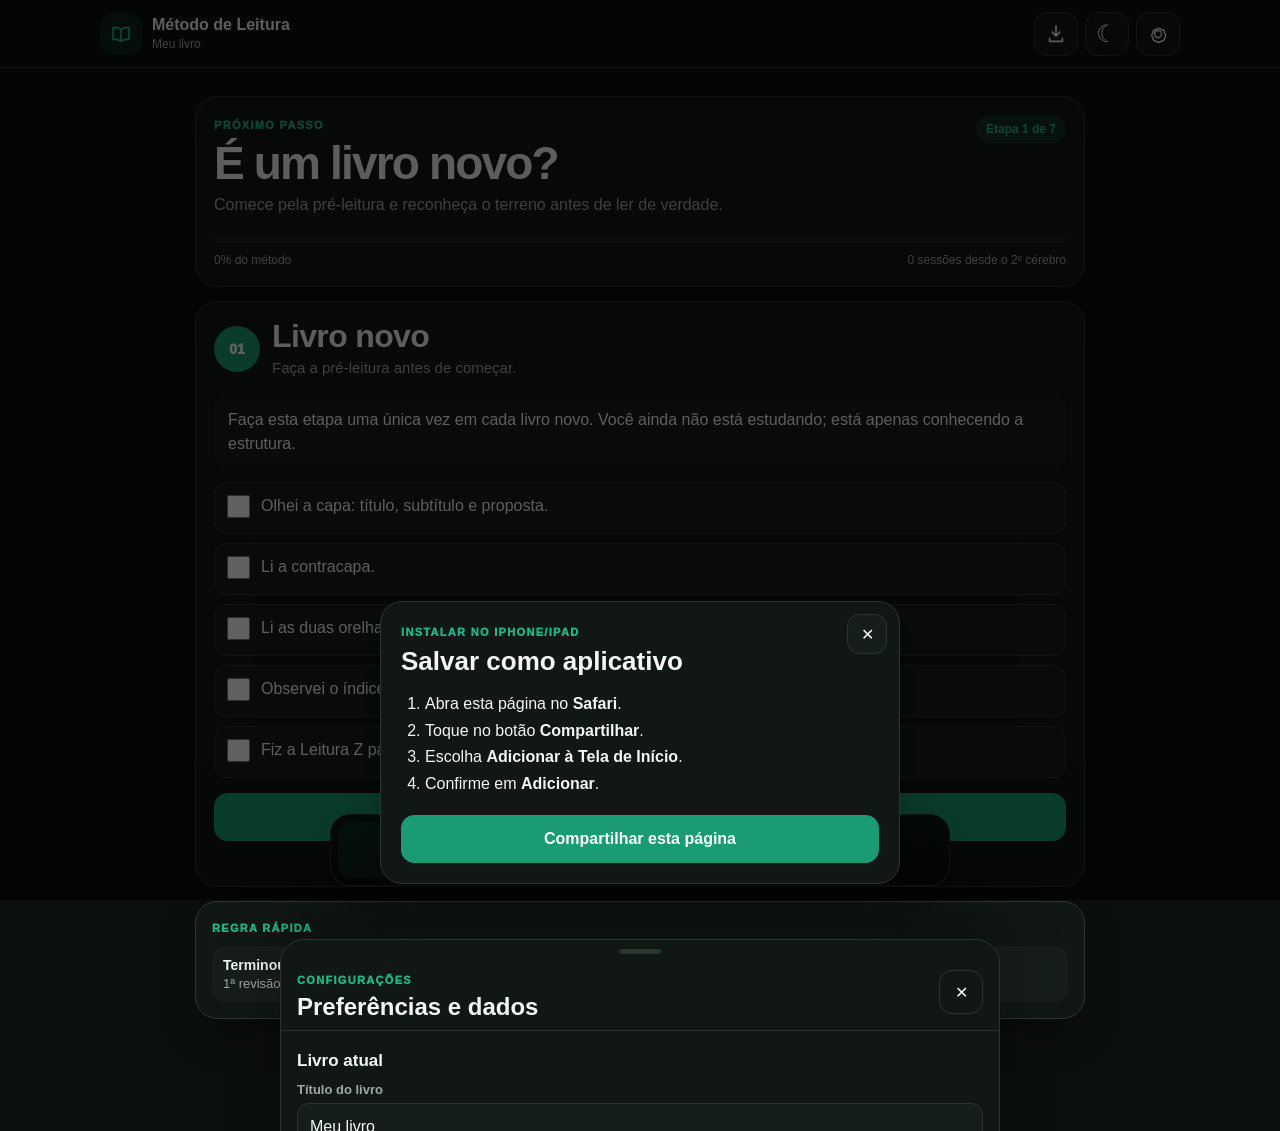
==== index.html @ feb22fe0 "Add files via upload" ====
<!doctype html>
<html lang="pt-BR" data-theme="dark">
<head>
  <meta charset="utf-8">
  <meta name="viewport" content="width=device-width, initial-scale=1, viewport-fit=cover">
  <meta name="theme-color" content="#0b0f0e" id="themeColorMeta">
  <meta name="apple-mobile-web-app-capable" content="yes">
  <meta name="apple-mobile-web-app-status-bar-style" content="black-translucent">
  <meta name="apple-mobile-web-app-title" content="Método de Leitura">
  <meta name="mobile-web-app-capable" content="yes">
  <meta name="format-detection" content="telephone=no">
  <title>Método de Leitura</title>
  <link rel="manifest" href="/manifest.webmanifest">
  <link rel="apple-touch-icon" href="/icons/apple-touch-icon.png">
  <link rel="icon" href="/icons/icon-192.png" type="image/png">
  <link rel="stylesheet" href="/styles.css">
</head>
<body>
  <div class="app-shell" id="appShell">
    <header class="topbar">
      <div class="brand-wrap">
        <div class="brand-mark" aria-hidden="true">
          <svg viewBox="0 0 24 24" width="24" height="24"><path d="M4 5.5c2.9-.6 5.1-.1 8 1.7v12c-2.9-1.8-5.1-2.3-8-1.7v-12Zm16 0c-2.9-.6-5.1-.1-8 1.7v12c2.9-1.8 5.1-2.3 8-1.7v-12Z" fill="none" stroke="currentColor" stroke-width="1.7" stroke-linejoin="round"/></svg>
        </div>
        <div>
          <div class="brand-title">Método de Leitura</div>
          <div class="brand-subtitle" id="headerBookName">Meu livro</div>
        </div>
      </div>

      <div class="top-actions">
        <button class="icon-btn" id="installBtn" type="button" aria-label="Instalar aplicativo" title="Instalar aplicativo">
          <svg viewBox="0 0 24 24" width="22" height="22" aria-hidden="true"><path d="M12 3v11m0 0 4-4m-4 4-4-4M5 17v3h14v-3" fill="none" stroke="currentColor" stroke-width="1.8" stroke-linecap="round" stroke-linejoin="round"/></svg>
        </button>
        <button class="icon-btn" id="themeToggle" type="button" aria-label="Alternar tema" title="Alternar tema">
          <span class="theme-icon moon" aria-hidden="true">☾</span>
          <span class="theme-icon sun" aria-hidden="true">☀</span>
        </button>
        <button class="icon-btn" id="settingsBtn" type="button" aria-label="Abrir configurações" title="Configurações">
          <svg viewBox="0 0 24 24" width="22" height="22" aria-hidden="true"><path d="M12 8.2a3.8 3.8 0 1 0 0 7.6 3.8 3.8 0 0 0 0-7.6Zm8.3 3.8-.9-.5a7.8 7.8 0 0 0-.5-1.3l.3-1-2.1-2.1-1 .3a8 8 0 0 0-1.3-.5l-.5-.9h-3l-.5.9a8 8 0 0 0-1.3.5l-1-.3-2.1 2.1.3 1a7.8 7.8 0 0 0-.5 1.3l-.9.5v3l.9.5c.1.4.3.9.5 1.3l-.3 1 2.1 2.1 1-.3c.4.2.9.4 1.3.5l.5.9h3l.5-.9c.4-.1.9-.3 1.3-.5l1 .3 2.1-2.1-.3-1c.2-.4.4-.9.5-1.3l.9-.5v-3Z" fill="none" stroke="currentColor" stroke-width="1.4" stroke-linejoin="round"/></svg>
        </button>
      </div>
    </header>

    <main class="main-content">
      <section class="view is-active" id="view-method" data-view="method">
        <div class="hero-card">
          <div class="hero-topline">
            <div>
              <span class="eyebrow">PRÓXIMO PASSO</span>
              <h1 id="heroTitle">É um livro novo?</h1>
              <p id="heroDescription">Comece pela pré-leitura.</p>
            </div>
            <div class="stage-chip" id="stageChip">Etapa 1 de 7</div>
          </div>
          <div class="progress-track" aria-label="Progresso geral">
            <div class="progress-fill" id="progressFill"></div>
          </div>
          <div class="hero-meta">
            <span id="progressText">0% do método</span>
            <span id="sessionCounter">0 sessões desde o 2º cérebro</span>
          </div>
        </div>

        <section class="stage-card" id="stageCard" aria-live="polite">
          <div class="stage-header">
            <div class="stage-number" id="stageNumber">01</div>
            <div class="stage-copy">
              <h2 id="stageTitle">Livro novo</h2>
              <p id="stageSubtitle">Prepare o cérebro antes de começar.</p>
            </div>
          </div>

          <div class="info-box" id="stageIntro"></div>
          <div class="check-list" id="stageChecklist"></div>

          <div class="stage-support" id="stageSupport" hidden></div>

          <div class="stage-actions" id="stageActions"></div>
          <p class="inline-message" id="stageMessage" role="status" aria-live="polite"></p>
        </section>

        <section class="quick-rule-card">
          <span class="eyebrow">REGRA RÁPIDA</span>
          <div class="rule-grid">
            <div><strong>Terminou de ler?</strong><span>1ª revisão.</span></div>
            <div><strong>Voltou ao livro?</strong><span>2ª revisão + Post-it.</span></div>
            <div><strong>3 sessões?</strong><span>Segundo Cérebro.</span></div>
            <div><strong>Fim do livro?</strong><span>Plano de Ação.</span></div>
          </div>
        </section>
      </section>

      <section class="view" id="view-checklist" data-view="checklist">
        <div class="section-heading">
          <span class="eyebrow">VISÃO GERAL</span>
          <h1>Checklist do método</h1>
          <p>Veja o que já foi concluído e o que ainda falta neste livro.</p>
        </div>
        <div class="overview-list" id="overviewList"></div>
      </section>

      <section class="view" id="view-pomodoro" data-view="pomodoro">
        <div class="section-heading">
          <span class="eyebrow">BÔNUS OPCIONAL</span>
          <h1>Pomodoro</h1>
          <p>Use apenas para vencer a procrastinação. Ele não substitui nenhuma etapa do método.</p>
        </div>
        <div class="pomodoro-card">
          <div class="timer-ring">
            <div class="timer-value" id="timerValue">25:00</div>
            <div class="timer-mode" id="timerMode">Foco</div>
          </div>
          <div class="timer-presets">
            <button class="pill-btn is-selected" data-minutes="25" type="button">25 min</button>
            <button class="pill-btn" data-minutes="15" type="button">15 min</button>
          </div>
          <div class="timer-actions">
            <button class="primary-btn" id="timerStart" type="button">Iniciar</button>
            <button class="secondary-btn" id="timerPause" type="button">Pausar</button>
            <button class="secondary-btn" id="timerReset" type="button">Reiniciar</button>
          </div>
          <div class="timer-tip">25 min de foco → 5 min de pausa.</div>
        </div>
      </section>
    </main>

    <nav class="bottom-nav" aria-label="Navegação principal">
      <button class="nav-item is-active" type="button" data-target="method">
        <svg viewBox="0 0 24 24" width="22" height="22" aria-hidden="true"><path d="M4 5.5c2.9-.6 5.1-.1 8 1.7v12c-2.9-1.8-5.1-2.3-8-1.7v-12Zm16 0c-2.9-.6-5.1-.1-8 1.7v12c2.9-1.8 5.1-2.3 8-1.7v-12Z" fill="none" stroke="currentColor" stroke-width="1.7" stroke-linejoin="round"/></svg>
        <span>Método</span>
      </button>
      <button class="nav-item" type="button" data-target="checklist">
        <svg viewBox="0 0 24 24" width="22" height="22" aria-hidden="true"><path d="M7 6h13M7 12h13M7 18h13M3.5 6h.01M3.5 12h.01M3.5 18h.01" fill="none" stroke="currentColor" stroke-width="2" stroke-linecap="round"/></svg>
        <span>Checklist</span>
      </button>
      <button class="nav-item" type="button" data-target="pomodoro">
        <svg viewBox="0 0 24 24" width="22" height="22" aria-hidden="true"><path d="M9 2h6M12 6a8 8 0 1 0 8 8 8 8 0 0 0-8-8Zm0 4v4l3 2" fill="none" stroke="currentColor" stroke-width="1.8" stroke-linecap="round" stroke-linejoin="round"/></svg>
        <span>Pomodoro</span>
      </button>
    </nav>
  </div>

  <div class="backdrop" id="backdrop" hidden></div>

  <aside class="settings-drawer" id="settingsDrawer" aria-hidden="true" aria-label="Configurações">
    <div class="drawer-handle"></div>
    <div class="drawer-header">
      <div>
        <span class="eyebrow">CONFIGURAÇÕES</span>
        <h2>Preferências e dados</h2>
      </div>
      <button class="icon-btn" id="closeSettingsBtn" type="button" aria-label="Fechar configurações">✕</button>
    </div>

    <div class="settings-scroll">
      <section class="settings-section">
        <h3>Livro atual</h3>
        <label class="field-label" for="bookTitleInput">Título do livro</label>
        <input class="text-input" id="bookTitleInput" type="text" maxlength="120" placeholder="Ex.: O Monge e o Executivo">
        <label class="field-label" for="pageInput">Página onde parei</label>
        <input class="text-input" id="pageInput" type="number" inputmode="numeric" min="0" max="99999" placeholder="Ex.: 48">
      </section>

      <section class="settings-section">
        <h3>Aparência</h3>
        <div class="theme-choice">
          <button class="choice-btn" id="darkChoice" type="button">☾ Tema escuro</button>
          <button class="choice-btn" id="lightChoice" type="button">☀ Tema claro</button>
        </div>
        <p class="settings-note">O tema escuro é o padrão. Sua escolha fica salva neste dispositivo.</p>
      </section>

      <section class="settings-section">
        <h3>Instalação</h3>
        <button class="wide-btn" id="installFromSettings" type="button">Instalar como aplicativo</button>
        <p class="settings-note" id="installHelpText">No iPhone: Compartilhar → Adicionar à Tela de Início.</p>
      </section>

      <section class="settings-section">
        <h3>Backup e restauração</h3>
        <p class="settings-note">O progresso fica salvo localmente no aparelho. Faça backups periódicos se quiser poder migrar para outro dispositivo.</p>
        <div class="settings-actions-stack">
          <button class="wide-btn" id="backupBtn" type="button">Baixar backup (.json)</button>
          <label class="wide-btn file-btn" for="restoreInput">Restaurar backup</label>
          <input id="restoreInput" type="file" accept="application/json,.json" hidden>
        </div>
      </section>

      <section class="settings-section danger-zone">
        <h3>Redefinir</h3>
        <button class="danger-btn" id="resetAppBtn" type="button">Apagar progresso deste dispositivo</button>
      </section>

      <section class="settings-section storage-info">
        <h3>Como os dados são salvos</h3>
        <p>O progresso e os checklists usam armazenamento local do navegador. O tema também é registrado em um cookie pequeno. Não existe banco de dados nem conta de usuário.</p>
      </section>
    </div>
  </aside>

  <div class="modal" id="installModal" hidden role="dialog" aria-modal="true" aria-labelledby="installModalTitle">
    <div class="modal-card">
      <button class="modal-close" id="closeInstallModal" type="button" aria-label="Fechar">✕</button>
      <span class="eyebrow">INSTALAR NO IPHONE/IPAD</span>
      <h2 id="installModalTitle">Salvar como aplicativo</h2>
      <ol class="install-steps">
        <li>Abra esta página no <strong>Safari</strong>.</li>
        <li>Toque no botão <strong>Compartilhar</strong>.</li>
        <li>Escolha <strong>Adicionar à Tela de Início</strong>.</li>
        <li>Confirme em <strong>Adicionar</strong>.</li>
      </ol>
      <button class="primary-btn full-btn" id="shareAppBtn" type="button">Compartilhar esta página</button>
    </div>
  </div>

  <div class="toast" id="toast" role="status" aria-live="polite"></div>

  <script src="/app.js" defer></script>
</body>
</html>
---- styles.css ----
:root{
  --bg:#0b0f0e;
  --surface:#111715;
  --surface-2:#161e1b;
  --surface-3:#1b2521;
  --text:#f4f7f5;
  --muted:#9fa9a4;
  --border:#293630;
  --accent:#1a9b73;
  --accent-strong:#21b887;
  --accent-soft:rgba(26,155,115,.16);
  --danger:#f06b6b;
  --shadow:0 16px 40px rgba(0,0,0,.24);
  --topbar-h:68px;
  --bottom-nav-h:76px;
}

html[data-theme="light"]{
  --bg:#f7f8f6;
  --surface:#ffffff;
  --surface-2:#f1f4f2;
  --surface-3:#e9efec;
  --text:#171b19;
  --muted:#66706b;
  --border:#d7ded9;
  --accent:#13795b;
  --accent-strong:#0e684c;
  --accent-soft:rgba(19,121,91,.10);
  --danger:#c94242;
  --shadow:0 14px 34px rgba(20,34,27,.08);
}

*{box-sizing:border-box}
html{-webkit-text-size-adjust:100%;text-size-adjust:100%;background:var(--bg)}
body{
  margin:0;
  min-width:320px;
  min-height:100%;
  overflow-x:hidden;
  background:var(--bg);
  color:var(--text);
  font-family:-apple-system,BlinkMacSystemFont,"SF Pro Display","Segoe UI",Roboto,Helvetica,Arial,sans-serif;
}
button,input{font:inherit}
button{-webkit-appearance:none;appearance:none}
button,input{-webkit-tap-highlight-color:transparent}
button:focus-visible,input:focus-visible{outline:3px solid var(--accent-soft);outline-offset:2px}

.app-shell{min-height:100vh}
.topbar{
  position:sticky;
  top:0;
  z-index:30;
  display:flex;
  align-items:center;
  justify-content:space-between;
  gap:10px;
  min-height:calc(var(--topbar-h) + env(safe-area-inset-top));
  padding:calc(10px + env(safe-area-inset-top)) max(14px,env(safe-area-inset-right)) 10px max(14px,env(safe-area-inset-left));
  border-bottom:1px solid var(--border);
  background:color-mix(in srgb,var(--bg) 88%,transparent);
  -webkit-backdrop-filter:blur(18px);
  backdrop-filter:blur(18px);
}
.brand-wrap{display:flex;align-items:center;gap:10px;min-width:0}
.brand-mark{display:grid;place-items:center;flex:0 0 42px;width:42px;height:42px;border-radius:13px;background:var(--accent-soft);color:var(--accent-strong)}
.brand-title{font-weight:900;font-size:16px;line-height:1.15}
.brand-subtitle{margin-top:2px;max-width:180px;overflow:hidden;text-overflow:ellipsis;white-space:nowrap;color:var(--muted);font-size:12px}
.top-actions{display:flex;gap:7px;flex:0 0 auto}
.icon-btn{display:grid;place-items:center;width:44px;height:44px;border:1px solid var(--border);border-radius:13px;background:var(--surface);color:var(--text);cursor:pointer}
.theme-icon{font-size:24px;line-height:1}
.theme-icon.sun{display:none}
html[data-theme="light"] .theme-icon.sun{display:block}
html[data-theme="light"] .theme-icon.moon{display:none}

.main-content{width:min(100%,920px);margin:0 auto;padding:20px max(15px,env(safe-area-inset-right)) calc(var(--bottom-nav-h) + 30px + env(safe-area-inset-bottom)) max(15px,env(safe-area-inset-left))}
.view{display:none}
.view.is-active{display:block}

.hero-card,.stage-card,.quick-rule-card,.pomodoro-card,.overview-item{border:1px solid var(--border);background:var(--surface);box-shadow:var(--shadow)}
.hero-card{border-radius:22px;padding:18px}
.hero-topline{display:flex;align-items:flex-start;justify-content:space-between;gap:12px}
.eyebrow{color:var(--accent-strong);font-size:11px;font-weight:950;letter-spacing:.12em}
h1{margin:7px 0 6px;font-size:clamp(29px,7.5vw,46px);line-height:1.03;letter-spacing:-.04em}
.hero-card p,.section-heading p{margin:0;color:var(--muted);font-size:16px;line-height:1.45}
.stage-chip{flex:0 0 auto;border-radius:999px;background:var(--accent-soft);padding:7px 10px;color:var(--accent-strong);font-size:12px;font-weight:900}
.progress-track{height:8px;margin-top:18px;overflow:hidden;border-radius:999px;background:var(--surface-3)}
.progress-fill{width:0;height:100%;border-radius:inherit;background:linear-gradient(90deg,var(--accent),var(--accent-strong));transition:width .25s ease}
.hero-meta{display:flex;justify-content:space-between;gap:12px;margin-top:9px;color:var(--muted);font-size:12px;line-height:1.35}

.stage-card{margin-top:14px;border-radius:22px;padding:18px}
.stage-header{display:flex;align-items:center;gap:12px}
.stage-number{display:grid;place-items:center;flex:0 0 46px;width:46px;height:46px;border-radius:50%;background:var(--accent);color:white;font-size:14px;font-weight:950}
.stage-copy{min-width:0}
.stage-copy h2{margin:0;font-size:clamp(23px,6vw,32px);line-height:1.06;letter-spacing:-.02em}
.stage-copy p{margin:4px 0 0;color:var(--muted);font-size:15px;line-height:1.35}
.info-box{margin-top:16px;border-radius:14px;background:var(--surface-2);padding:14px;color:var(--text);font-size:16px;line-height:1.5}
.check-list{display:grid;gap:9px;margin-top:12px}
.check-row{display:flex;align-items:flex-start;gap:11px;min-height:52px;border:1px solid var(--border);border-radius:13px;background:var(--surface-2);padding:12px;cursor:pointer}
.check-row input{flex:0 0 auto;width:23px;height:23px;margin:0;accent-color:var(--accent)}
.check-row span{min-width:0;overflow-wrap:anywhere;font-size:16px;line-height:1.38}
.stage-support{margin-top:12px;border-left:3px solid var(--accent);border-radius:0 12px 12px 0;background:var(--accent-soft);padding:12px 13px;color:var(--text);line-height:1.45}
.stage-actions{display:grid;gap:9px;margin-top:15px}
.primary-btn,.secondary-btn,.wide-btn,.choice-btn,.danger-btn,.pill-btn{min-height:48px;border-radius:13px;padding:11px 14px;font-weight:850;cursor:pointer}
.primary-btn{border:1px solid var(--accent);background:var(--accent);color:white}
.secondary-btn,.wide-btn,.choice-btn,.pill-btn{border:1px solid var(--border);background:var(--surface-2);color:var(--text)}
.secondary-btn:disabled{opacity:.45;cursor:not-allowed}
.danger-btn{border:1px solid color-mix(in srgb,var(--danger) 55%,var(--border));background:transparent;color:var(--danger)}
.inline-message{min-height:18px;margin:9px 0 0;color:var(--muted);font-size:13px}

.quick-rule-card{margin-top:14px;border-radius:22px;padding:16px}
.rule-grid{display:grid;grid-template-columns:repeat(2,minmax(0,1fr));gap:8px;margin-top:10px}
.rule-grid div{min-width:0;border-radius:13px;background:var(--surface-2);padding:11px}
.rule-grid strong,.rule-grid span{display:block}
.rule-grid strong{font-size:14px}
.rule-grid span{margin-top:3px;color:var(--muted);font-size:13px}

.section-heading{padding:6px 2px 16px}
.section-heading h1{margin-bottom:8px}
.overview-list{display:grid;gap:10px}
.overview-item{border-radius:17px;padding:14px}
.overview-top{display:flex;align-items:center;gap:11px}
.overview-mark{display:grid;place-items:center;width:38px;height:38px;flex:0 0 38px;border-radius:50%;border:1px solid var(--border);color:var(--muted);font-size:12px;font-weight:900}
.overview-item.is-complete .overview-mark{border-color:var(--accent);background:var(--accent);color:white}
.overview-title{font-weight:900;font-size:17px}
.overview-meta{margin-top:3px;color:var(--muted);font-size:13px}
.overview-progress{height:6px;margin-top:12px;overflow:hidden;border-radius:999px;background:var(--surface-3)}
.overview-progress span{display:block;height:100%;background:var(--accent);border-radius:inherit}

.pomodoro-card{border-radius:24px;padding:20px;text-align:center}
.timer-ring{display:grid;place-items:center;align-content:center;width:min(72vw,300px);aspect-ratio:1;margin:8px auto 18px;border:10px solid var(--surface-3);border-top-color:var(--accent);border-radius:50%;background:var(--surface-2)}
.timer-value{font-size:clamp(52px,15vw,78px);font-weight:950;font-variant-numeric:tabular-nums;letter-spacing:-.04em}
.timer-mode{margin-top:4px;color:var(--muted);font-size:16px}
.timer-presets{display:flex;justify-content:center;gap:8px;margin-bottom:12px}
.pill-btn{min-height:40px;padding:8px 14px;border-radius:999px}
.pill-btn.is-selected{border-color:var(--accent);background:var(--accent-soft);color:var(--accent-strong)}
.timer-actions{display:grid;grid-template-columns:1fr 1fr;gap:9px}
.timer-actions .primary-btn{grid-column:1/-1}
.timer-tip{margin-top:14px;color:var(--muted);font-size:14px}

.bottom-nav{position:fixed;z-index:35;left:50%;bottom:0;transform:translateX(-50%);display:grid;grid-template-columns:repeat(3,1fr);width:min(100%,920px);min-height:calc(var(--bottom-nav-h) + env(safe-area-inset-bottom));padding:7px max(8px,env(safe-area-inset-right)) calc(7px + env(safe-area-inset-bottom)) max(8px,env(safe-area-inset-left));border-top:1px solid var(--border);background:color-mix(in srgb,var(--bg) 92%,transparent);-webkit-backdrop-filter:blur(18px);backdrop-filter:blur(18px)}
.nav-item{display:flex;flex-direction:column;align-items:center;justify-content:center;gap:4px;min-height:56px;border:0;border-radius:13px;background:transparent;color:var(--muted);font-size:11px;font-weight:800;cursor:pointer}
.nav-item.is-active{background:var(--accent-soft);color:var(--accent-strong)}

.backdrop{position:fixed;z-index:50;inset:0;background:rgba(0,0,0,.55)}
.settings-drawer{position:fixed;z-index:60;left:50%;bottom:0;transform:translate(-50%,105%);width:min(100%,720px);max-height:min(88vh,780px);overflow:hidden;border:1px solid var(--border);border-radius:24px 24px 0 0;background:var(--surface);box-shadow:0 -20px 60px rgba(0,0,0,.28);transition:transform .22s ease;padding-bottom:env(safe-area-inset-bottom)}
.settings-drawer.is-open{transform:translate(-50%,0)}
.drawer-handle{width:42px;height:5px;margin:9px auto 3px;border-radius:999px;background:var(--border)}
.drawer-header{display:flex;align-items:flex-start;justify-content:space-between;gap:10px;padding:13px 16px 9px;border-bottom:1px solid var(--border)}
.drawer-header h2{margin:5px 0 0;font-size:24px}
.settings-scroll{max-height:calc(min(88vh,780px) - 78px);overflow:auto;-webkit-overflow-scrolling:touch;padding:4px 16px 20px}
.settings-section{padding:16px 0;border-bottom:1px solid var(--border)}
.settings-section:last-child{border-bottom:0}
.settings-section h3{margin:0 0 11px;font-size:17px}
.field-label{display:block;margin:10px 0 6px;color:var(--muted);font-size:13px;font-weight:800}
.text-input{width:100%;min-height:48px;border:1px solid var(--border);border-radius:12px;background:var(--surface-2);color:var(--text);padding:10px 12px;font-size:16px}
.theme-choice{display:grid;grid-template-columns:1fr 1fr;gap:8px}
.choice-btn.is-selected{border-color:var(--accent);background:var(--accent-soft);color:var(--accent-strong)}
.settings-note{margin:9px 0 0;color:var(--muted);font-size:13px;line-height:1.45}
.settings-actions-stack{display:grid;gap:8px;margin-top:12px}
.wide-btn,.file-btn{display:flex;align-items:center;justify-content:center;width:100%;text-align:center}
.file-btn{cursor:pointer}
.storage-info p{margin:0;color:var(--muted);font-size:13px;line-height:1.5}

.modal{position:fixed;z-index:80;inset:0;display:grid;place-items:end center;padding:16px max(14px,env(safe-area-inset-right)) max(16px,env(safe-area-inset-bottom)) max(14px,env(safe-area-inset-left));background:rgba(0,0,0,.62)}
.modal-card{position:relative;width:min(100%,520px);border:1px solid var(--border);border-radius:22px;background:var(--surface);box-shadow:var(--shadow);padding:20px}
.modal-card h2{margin:6px 0 10px;font-size:26px}
.modal-close{position:absolute;top:12px;right:12px;width:40px;height:40px;border:1px solid var(--border);border-radius:12px;background:var(--surface-2);color:var(--text);cursor:pointer}
.install-steps{margin:14px 0 18px;padding-left:24px;color:var(--text);line-height:1.65}
.full-btn{width:100%}

.toast{position:fixed;z-index:100;left:50%;bottom:calc(var(--bottom-nav-h) + 18px + env(safe-area-inset-bottom));transform:translate(-50%,20px);max-width:calc(100% - 28px);opacity:0;pointer-events:none;border:1px solid var(--border);border-radius:999px;background:var(--surface);color:var(--text);box-shadow:var(--shadow);padding:10px 14px;font-size:13px;font-weight:800;transition:.2s ease}
.toast.is-visible{opacity:1;transform:translate(-50%,0)}

@media (min-width:700px){
  .main-content{padding-top:28px}
  .stage-actions{grid-template-columns:repeat(2,minmax(0,1fr))}
  .stage-actions .primary-btn:only-child{grid-column:1/-1}
  .overview-list{grid-template-columns:repeat(2,minmax(0,1fr))}
  .rule-grid{grid-template-columns:repeat(4,minmax(0,1fr))}
  .bottom-nav{width:min(620px,calc(100% - 28px));bottom:14px;border:1px solid var(--border);border-radius:20px;padding:7px;min-height:68px;box-shadow:var(--shadow)}
  .main-content{padding-bottom:112px}
  .toast{bottom:100px}
}

@media (min-width:980px){
  .topbar{padding-left:max(calc((100% - 1080px)/2),24px);padding-right:max(calc((100% - 1080px)/2),24px)}
}

@media (max-width:390px){
  .topbar{gap:5px}
  .brand-mark{width:38px;height:38px;flex-basis:38px}
  .brand-title{font-size:14px}
  .brand-subtitle{max-width:120px}
  .icon-btn{width:40px;height:40px;border-radius:12px}
  .top-actions{gap:5px}
  .hero-topline{display:grid}
  .stage-chip{justify-self:start}
  .hero-meta{display:grid;gap:3px}
  .theme-choice{grid-template-columns:1fr}
}

@media (prefers-reduced-motion:reduce){
  *{scroll-behavior:auto!important;transition:none!important}
}
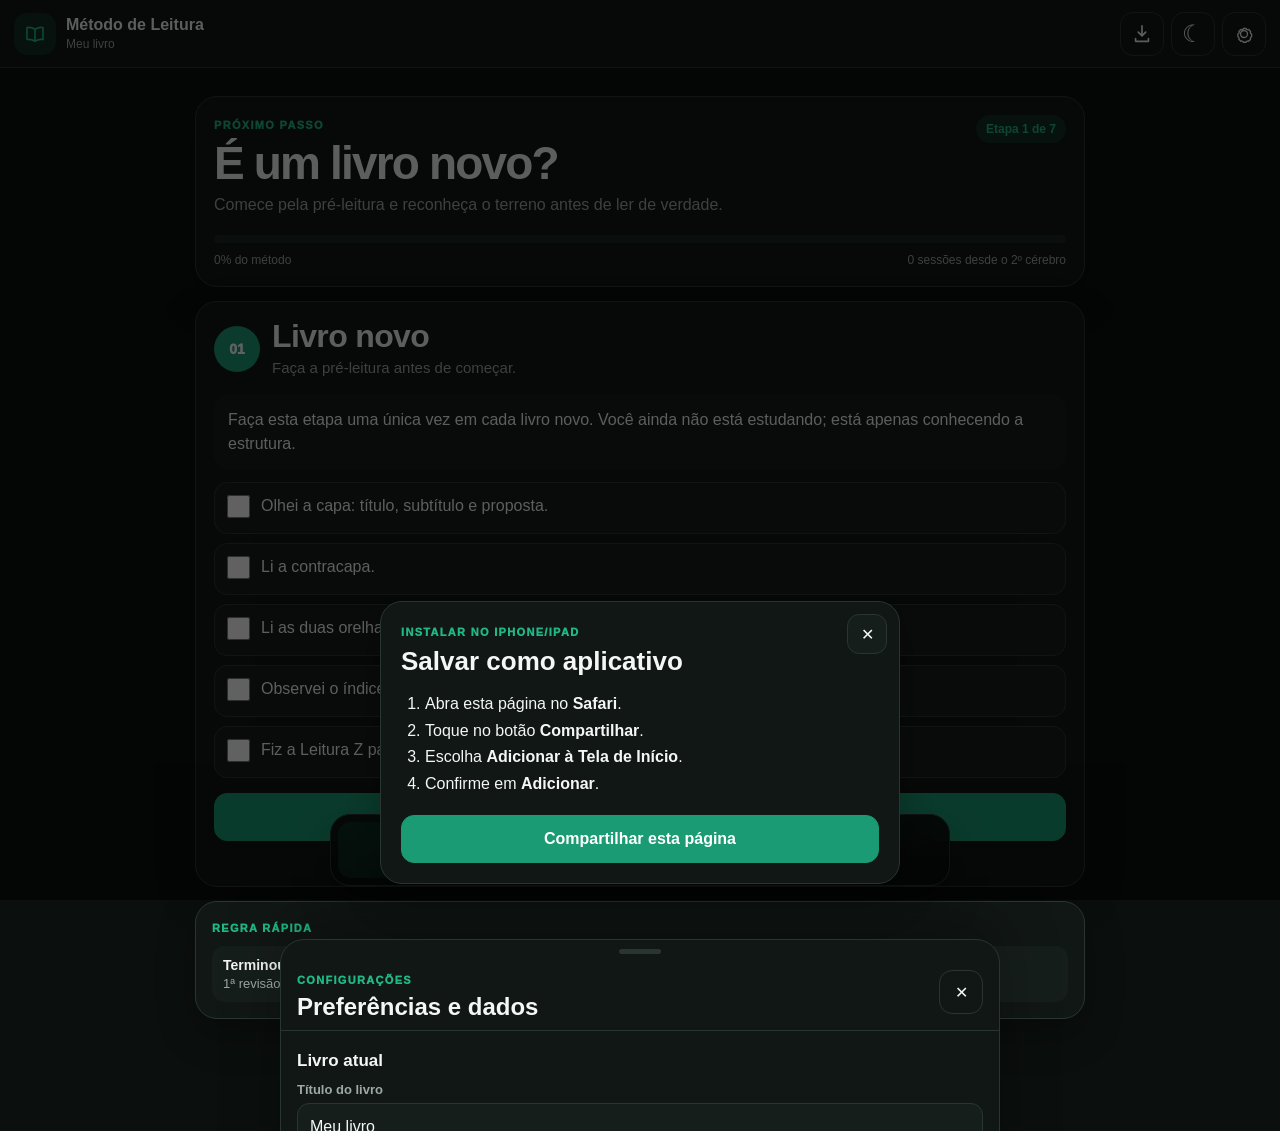
==== commit e780a1d8: "Add files via upload" ====
--- a/index.html
+++ b/index.html
@@ -5,7 +5,7 @@
   <meta name="viewport" content="width=device-width, initial-scale=1, viewport-fit=cover">
   <meta name="theme-color" content="#0b0f0e" id="themeColorMeta">
   <meta name="apple-mobile-web-app-capable" content="yes">
-  <meta name="apple-mobile-web-app-status-bar-style" content="black-translucent">
+  <meta name="apple-mobile-web-app-status-bar-style" content="black">
   <meta name="apple-mobile-web-app-title" content="Método de Leitura">
   <meta name="mobile-web-app-capable" content="yes">
   <meta name="format-detection" content="telephone=no">
@@ -125,6 +125,22 @@
       </section>
     </main>
 
+    <div class="pomodoro-float" id="pomodoroFloat" hidden aria-live="polite">
+      <button class="float-summary" id="floatToggle" type="button" aria-expanded="false" aria-controls="floatControls">
+        <span class="float-icon" aria-hidden="true">🍅</span>
+        <span class="float-copy">
+          <strong id="floatTimerValue">25:00</strong>
+          <small id="floatTimerMode">Foco</small>
+        </span>
+        <span class="float-chevron" aria-hidden="true">⌃</span>
+      </button>
+      <div class="float-controls" id="floatControls" hidden>
+        <button class="float-control primary" id="floatPauseResume" type="button">Pausar</button>
+        <button class="float-control" id="floatOpenPomodoro" type="button">Abrir</button>
+        <button class="float-control danger" id="floatReset" type="button">Parar</button>
+      </div>
+    </div>
+
     <nav class="bottom-nav" aria-label="Navegação principal">
       <button class="nav-item is-active" type="button" data-target="method">
         <svg viewBox="0 0 24 24" width="22" height="22" aria-hidden="true"><path d="M4 5.5c2.9-.6 5.1-.1 8 1.7v12c-2.9-1.8-5.1-2.3-8-1.7v-12Zm16 0c-2.9-.6-5.1-.1-8 1.7v12c2.9-1.8 5.1-2.3 8-1.7v-12Z" fill="none" stroke="currentColor" stroke-width="1.7" stroke-linejoin="round"/></svg>
@@ -169,6 +185,47 @@
           <button class="choice-btn" id="lightChoice" type="button">☀ Tema claro</button>
         </div>
         <p class="settings-note">O tema escuro é o padrão. Sua escolha fica salva neste dispositivo.</p>
+      </section>
+
+      <section class="settings-section">
+        <h3>Pomodoro e sons</h3>
+        <label class="switch-row">
+          <span>
+            <strong>Sons do Pomodoro</strong>
+            <small>Toques ao iniciar, pausar, retomar, nos 5 segundos finais e ao concluir.</small>
+          </span>
+          <input id="soundToggle" type="checkbox" role="switch">
+        </label>
+
+        <label class="field-label" for="soundVolume">Volume dos sons</label>
+        <div class="range-row">
+          <input id="soundVolume" class="range-input" type="range" min="0" max="100" step="5" value="65">
+          <output id="soundVolumeValue" for="soundVolume">65%</output>
+        </div>
+        <button class="wide-btn" id="testSoundBtn" type="button">Testar som</button>
+
+        <label class="switch-row">
+          <span>
+            <strong>Timer flutuante dentro do app</strong>
+            <small>Mostra tempo e controles enquanto você usa Método ou Checklist.</small>
+          </span>
+          <input id="floatTimerToggle" type="checkbox" role="switch">
+        </label>
+
+        <label class="switch-row">
+          <span>
+            <strong>Manter tela ativa</strong>
+            <small>Evita o bloqueio da tela durante o Pomodoro, quando o navegador permitir.</small>
+          </span>
+          <input id="wakeLockToggle" type="checkbox" role="switch">
+        </label>
+
+        <div class="settings-actions-stack">
+          <button class="wide-btn" id="notificationBtn" type="button">Ativar avisos do sistema</button>
+          <p class="settings-note" id="notificationStatus">Os avisos dependem do suporte e da permissão do navegador.</p>
+        </div>
+
+        <p class="settings-note"><strong>Importante:</strong> o timer flutuante funciona dentro deste PWA. Um site/PWA não pode desenhar um ícone sobre outros aplicativos no iPhone. Para isso, seria necessário um aplicativo nativo com Live Activity/Dynamic Island.</p>
       </section>
 
       <section class="settings-section">
--- a/styles.css
+++ b/styles.css
@@ -203,3 +203,132 @@
 @media (prefers-reduced-motion:reduce){
   *{scroll-behavior:auto!important;transition:none!important}
 }
+
+/* === V2: header sem sobreposição + Pomodoro flutuante === */
+.topbar{
+  position:relative;
+  top:auto;
+  z-index:20;
+  min-height:var(--topbar-h);
+  padding:10px max(14px,env(safe-area-inset-right)) 10px max(14px,env(safe-area-inset-left));
+  background:var(--surface);
+  -webkit-backdrop-filter:none;
+  backdrop-filter:none;
+}
+
+.switch-row{
+  display:flex;
+  align-items:center;
+  justify-content:space-between;
+  gap:14px;
+  min-height:58px;
+  margin-top:10px;
+  padding:10px 0;
+}
+.switch-row span{min-width:0;display:block}
+.switch-row strong{display:block;font-size:14px}
+.switch-row small{display:block;margin-top:3px;color:var(--muted);font-size:12px;line-height:1.4}
+.switch-row input[type="checkbox"]{
+  flex:0 0 auto;
+  width:46px;
+  height:26px;
+  appearance:none;
+  -webkit-appearance:none;
+  border:1px solid var(--border);
+  border-radius:999px;
+  background:var(--surface-3);
+  position:relative;
+  cursor:pointer;
+  transition:.18s ease;
+}
+.switch-row input[type="checkbox"]::after{
+  content:"";
+  position:absolute;
+  top:3px;
+  left:3px;
+  width:18px;
+  height:18px;
+  border-radius:50%;
+  background:var(--muted);
+  transition:.18s ease;
+}
+.switch-row input[type="checkbox"]:checked{background:var(--accent);border-color:var(--accent)}
+.switch-row input[type="checkbox"]:checked::after{left:23px;background:white}
+.range-row{display:grid;grid-template-columns:minmax(0,1fr) auto;gap:10px;align-items:center;margin:7px 0 10px}
+.range-input{width:100%;accent-color:var(--accent)}
+.range-row output{min-width:44px;text-align:right;color:var(--muted);font-size:13px;font-weight:800}
+
+.pomodoro-float{
+  position:fixed;
+  z-index:44;
+  right:max(14px,env(safe-area-inset-right));
+  bottom:calc(var(--bottom-nav-h) + 14px + env(safe-area-inset-bottom));
+  width:min(300px,calc(100vw - 28px));
+  border:1px solid var(--border);
+  border-radius:18px;
+  background:var(--surface);
+  box-shadow:0 18px 48px rgba(0,0,0,.32);
+  overflow:hidden;
+}
+.pomodoro-float[hidden]{display:none!important}
+.float-summary{
+  display:grid;
+  grid-template-columns:auto 1fr auto;
+  align-items:center;
+  gap:10px;
+  width:100%;
+  min-height:58px;
+  border:0;
+  background:transparent;
+  color:var(--text);
+  padding:9px 11px;
+  cursor:pointer;
+}
+.float-icon{
+  display:grid;
+  place-items:center;
+  width:38px;
+  height:38px;
+  border-radius:12px;
+  background:var(--accent-soft);
+  font-size:21px;
+}
+.float-copy{display:block;min-width:0;text-align:left}
+.float-copy strong{display:block;font-size:20px;line-height:1;font-variant-numeric:tabular-nums}
+.float-copy small{display:block;margin-top:4px;color:var(--muted);font-size:11px}
+.float-chevron{color:var(--muted);font-size:18px;transition:transform .18s ease}
+.pomodoro-float.is-expanded .float-chevron{transform:rotate(180deg)}
+.float-controls{
+  display:grid;
+  grid-template-columns:repeat(3,minmax(0,1fr));
+  gap:7px;
+  padding:0 9px 9px;
+}
+.float-controls[hidden]{display:none!important}
+.float-control{
+  min-height:40px;
+  border:1px solid var(--border);
+  border-radius:11px;
+  background:var(--surface-2);
+  color:var(--text);
+  font-size:12px;
+  font-weight:850;
+  cursor:pointer;
+}
+.float-control.primary{border-color:var(--accent);background:var(--accent);color:white}
+.float-control.danger{color:var(--danger)}
+
+@media (min-width:700px){
+  .pomodoro-float{bottom:98px;right:max(20px,calc((100vw - 1080px)/2 + 20px))}
+}
+
+@media (max-width:520px){
+  .pomodoro-float{right:12px;bottom:calc(var(--bottom-nav-h) + 10px + env(safe-area-inset-bottom));width:min(270px,calc(100vw - 24px))}
+  .float-controls{grid-template-columns:1fr 1fr 1fr}
+}
+
+/* Preserva a safe area em iPhone/iPad instalados sem voltar ao efeito de sobreposição. */
+.topbar{
+  min-height:calc(var(--topbar-h) + env(safe-area-inset-top));
+  padding:calc(10px + env(safe-area-inset-top)) max(14px,env(safe-area-inset-right)) 10px max(14px,env(safe-area-inset-left));
+}
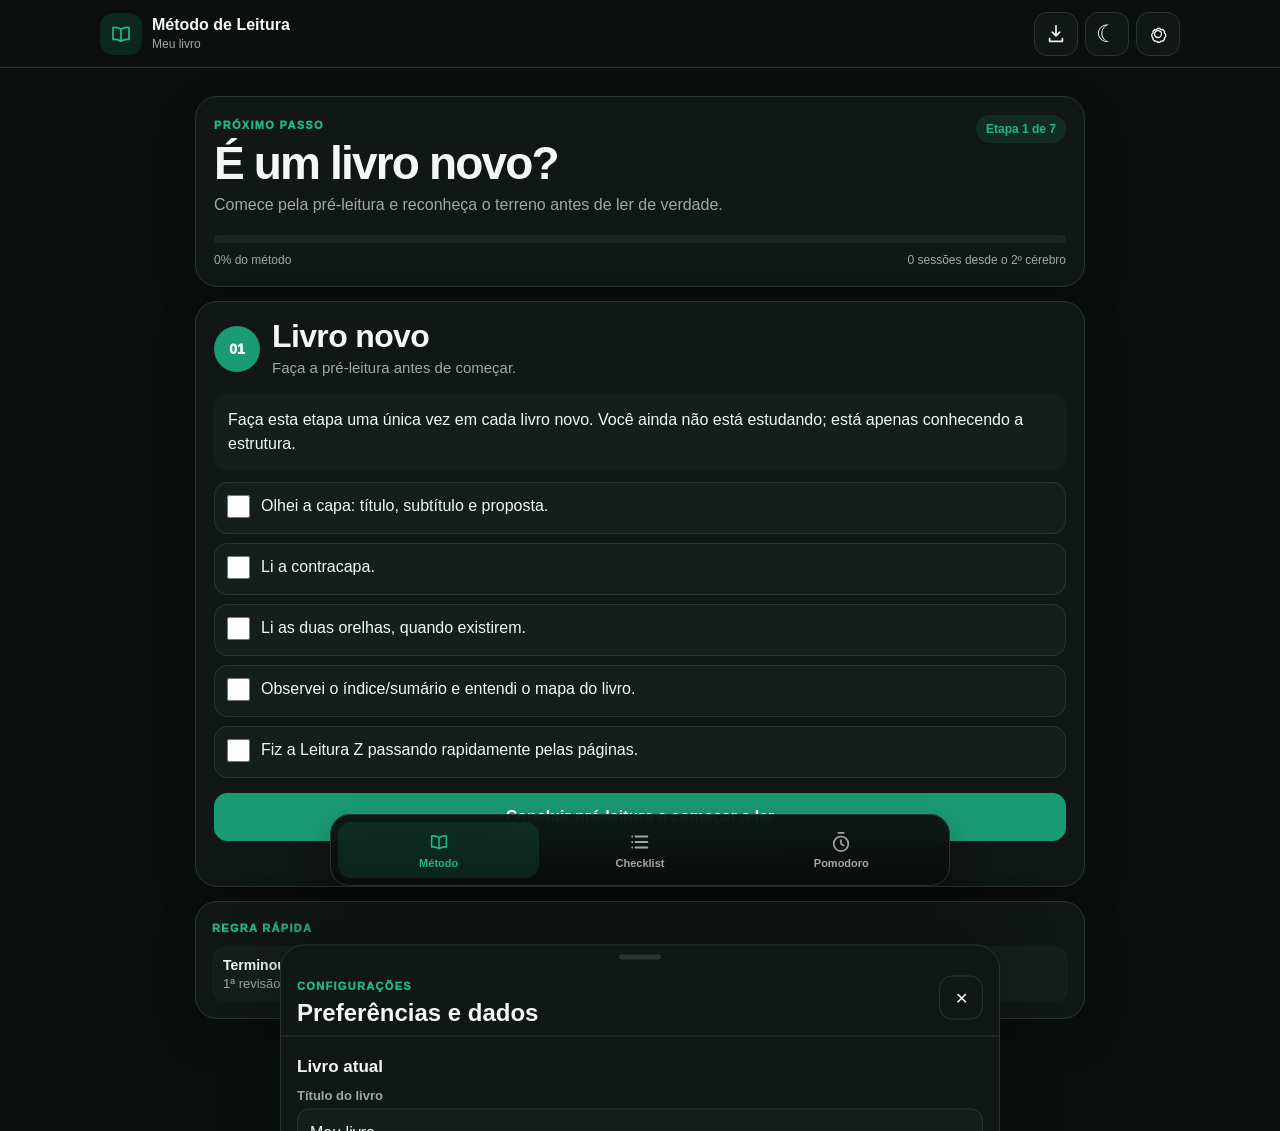
==== commit 17234553: "Add files via upload" ====
--- a/index.html
+++ b/index.html
@@ -4,8 +4,9 @@
   <meta charset="utf-8">
   <meta name="viewport" content="width=device-width, initial-scale=1, viewport-fit=cover">
   <meta name="theme-color" content="#0b0f0e" id="themeColorMeta">
+  <meta name="color-scheme" content="dark light">
   <meta name="apple-mobile-web-app-capable" content="yes">
-  <meta name="apple-mobile-web-app-status-bar-style" content="black">
+  <meta name="apple-mobile-web-app-status-bar-style" content="default">
   <meta name="apple-mobile-web-app-title" content="Método de Leitura">
   <meta name="mobile-web-app-capable" content="yes">
   <meta name="format-detection" content="telephone=no">
@@ -268,6 +269,7 @@
         <li>Confirme em <strong>Adicionar</strong>.</li>
       </ol>
       <button class="primary-btn full-btn" id="shareAppBtn" type="button">Compartilhar esta página</button>
+      <button class="secondary-btn full-btn install-dismiss" id="dismissInstallModal" type="button">Agora não</button>
     </div>
   </div>
 
--- a/styles.css
+++ b/styles.css
@@ -332,3 +332,120 @@
   min-height:calc(var(--topbar-h) + env(safe-area-inset-top));
   padding:calc(10px + env(safe-area-inset-top)) max(14px,env(safe-area-inset-right)) 10px max(14px,env(safe-area-inset-left));
 }
+
+
+/* === V3: revisão UX/UI mobile, safe-area e modais === */
+html,body{max-width:100%;}
+body{
+  min-height:100dvh;
+  padding-top:0;
+  overscroll-behavior-y:none;
+}
+.app-shell{min-height:100dvh;}
+
+/* Cabeçalho: nunca sobrepõe o conteúdo nem a área de status do iPhone. */
+.topbar{
+  position:relative !important;
+  inset:auto !important;
+  z-index:20;
+  min-height:var(--topbar-h) !important;
+  padding:10px max(14px,env(safe-area-inset-right)) 10px max(14px,env(safe-area-inset-left)) !important;
+  background:var(--bg) !important;
+  border-bottom:1px solid var(--border);
+  -webkit-backdrop-filter:none !important;
+  backdrop-filter:none !important;
+}
+
+/* Quando instalado como PWA, reserva a safe-area acima do cabeçalho uma única vez. */
+@media (display-mode: standalone){
+  body{padding-top:env(safe-area-inset-top);}
+}
+
+/* O atributo hidden precisa vencer qualquer display definido pelo componente no Safari. */
+[hidden]{display:none !important;}
+.modal[hidden],.backdrop[hidden],.pomodoro-float[hidden],.float-controls[hidden]{display:none !important;}
+
+/* Impede a página de rolar por trás de drawers/modais. */
+body.has-overlay{overflow:hidden;touch-action:none;}
+body.has-overlay .modal-card,
+body.has-overlay .settings-drawer{touch-action:auto;}
+
+/* Instalação: bottom sheet realmente dispensável, acessível e dentro da área útil. */
+.modal{
+  position:fixed;
+  z-index:90;
+  inset:0;
+  display:flex;
+  align-items:flex-end;
+  justify-content:center;
+  padding:12px max(12px,env(safe-area-inset-right)) max(12px,env(safe-area-inset-bottom)) max(12px,env(safe-area-inset-left));
+  background:rgba(0,0,0,.66);
+  overflow-y:auto;
+  -webkit-overflow-scrolling:touch;
+}
+.modal-card{
+  position:relative;
+  width:min(100%,520px);
+  max-height:calc(100dvh - env(safe-area-inset-top) - 28px);
+  overflow:auto;
+  -webkit-overflow-scrolling:touch;
+  border:1px solid var(--border);
+  border-radius:24px;
+  background:var(--surface);
+  box-shadow:0 24px 70px rgba(0,0,0,.42);
+  padding:22px 20px max(20px,env(safe-area-inset-bottom));
+}
+.modal-close{
+  z-index:2;
+  width:46px;
+  height:46px;
+  top:12px;
+  right:12px;
+  touch-action:manipulation;
+}
+.install-dismiss{width:100%;margin-top:9px;}
+.install-steps{padding-right:8px;}
+
+/* Drawer de configurações também respeita a área útil em telas pequenas. */
+.settings-drawer{
+  max-height:calc(100dvh - env(safe-area-inset-top) - 10px);
+}
+.settings-scroll{
+  max-height:calc(100dvh - env(safe-area-inset-top) - 92px);
+}
+
+/* UX do topo em iPhone: mantém nome e ações legíveis sem colisões. */
+.brand-wrap{flex:1 1 auto;min-width:0;}
+.brand-wrap>div:last-child{min-width:0;}
+.brand-title,.brand-subtitle{overflow:hidden;text-overflow:ellipsis;white-space:nowrap;}
+.top-actions{flex:0 0 auto;}
+
+@media (max-width:520px){
+  .topbar{gap:8px !important;}
+  .brand-mark{width:42px;height:42px;flex-basis:42px;}
+  .brand-title{font-size:15px;}
+  .brand-subtitle{max-width:132px;font-size:12px;}
+  .top-actions{gap:6px;}
+  .icon-btn{width:44px;height:44px;border-radius:14px;}
+  .main-content{padding-top:16px;}
+  .hero-card,.stage-card,.quick-rule-card,.pomodoro-card{border-radius:20px;}
+  .modal{padding-left:10px;padding-right:10px;}
+  .modal-card{border-radius:22px;padding-left:18px;padding-right:18px;}
+  .modal-card h2{font-size:28px;padding-right:50px;}
+  .install-steps{font-size:17px;line-height:1.65;}
+}
+
+@media (max-width:370px){
+  .brand-subtitle{display:none;}
+  .brand-title{font-size:14px;}
+  .top-actions{gap:4px;}
+  .icon-btn{width:40px;height:40px;}
+}
+
+/* Desktop/tablet: cabeçalho alinhado ao conteúdo, sem faixa translúcida sobre a página. */
+@media (min-width:980px){
+  .topbar{
+    padding-left:max(calc((100% - 1080px)/2),24px) !important;
+    padding-right:max(calc((100% - 1080px)/2),24px) !important;
+  }
+}
